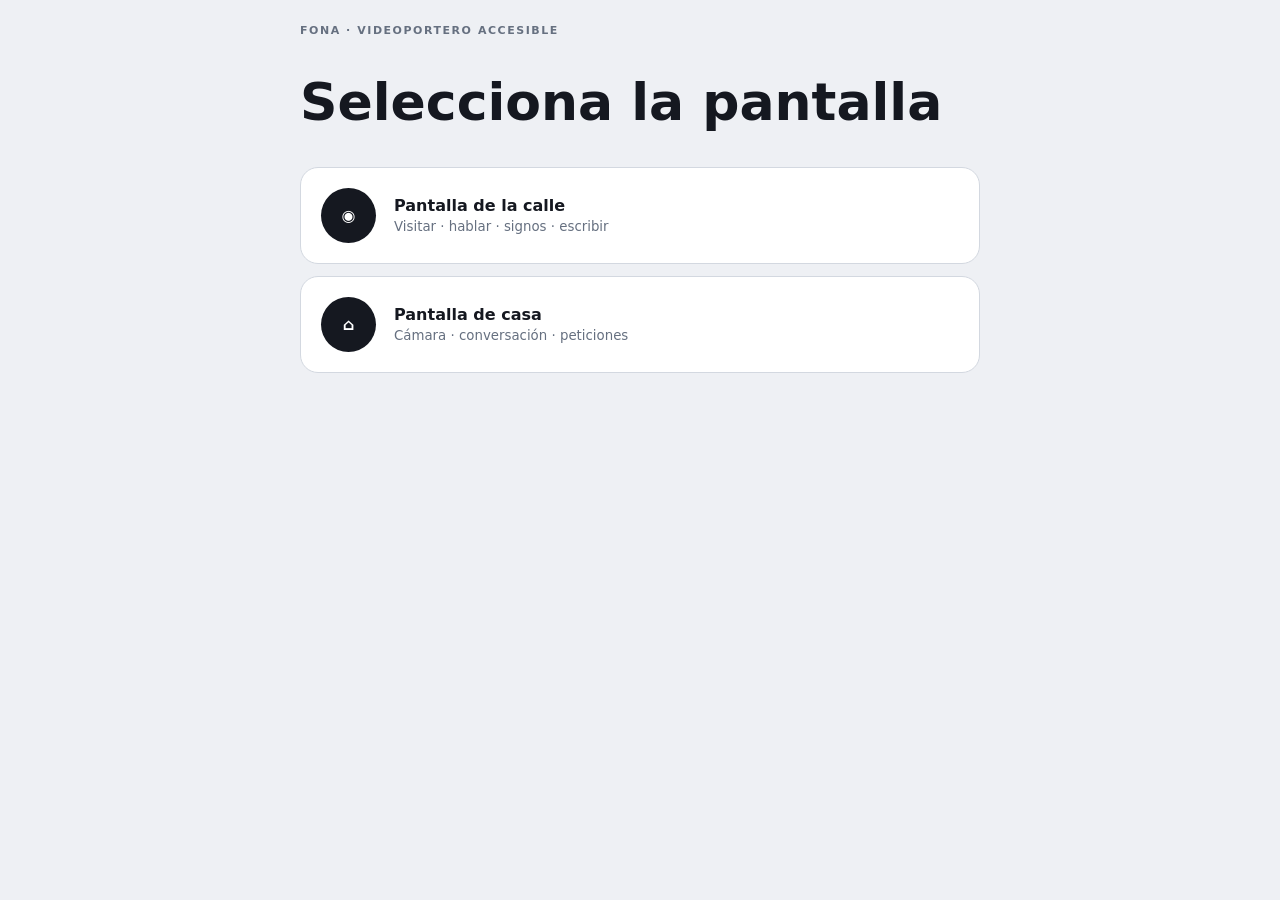
==== front/index.html @ ebd8b5e7 "FONA listo para despliegue" ====
<!doctype html><html lang="es"><head><meta charset="utf-8"><meta name="viewport" content="width=device-width,initial-scale=1"><meta name="theme-color" content="#111318"><title>FONA</title><link rel="stylesheet" href="./css/base.css"></head><body class="home"><main><p class="eyebrow">FONA · Videoportero accesible</p><h1>Selecciona la pantalla</h1><div class="home-grid"><a class="home-card" href="./calle/"><b>◉</b><span><strong>Pantalla de la calle</strong><small>Visitar · hablar · signos · escribir</small></span></a><a class="home-card" href="./casa/"><b>⌂</b><span><strong>Pantalla de casa</strong><small>Cámara · conversación · peticiones</small></span></a></div></main></body></html>
---- front/css/base.css ----
:root{--bg:#eef0f4;--surface:#fff;--ink:#151820;--muted:#667080;--line:#d3d8e0;--accent:#5b3df5;--ok:#0e9e8c;--danger:#d2374f}*{box-sizing:border-box}html,body{margin:0;min-height:100%;font-family:system-ui,-apple-system,Segoe UI,sans-serif;color:var(--ink)}body{background:var(--bg)}button,input{font:inherit}button{cursor:pointer;border:1px solid var(--line);background:#fff;color:var(--ink);border-radius:10px;padding:10px 13px}button:disabled{opacity:.35;cursor:not-allowed}.hidden{display:none!important}.eyebrow{margin:0 0 6px;color:var(--muted);font-size:11px;font-weight:800;letter-spacing:.14em;text-transform:uppercase}.status{display:inline-flex;align-items:center;gap:7px;border:1px solid var(--line);border-radius:999px;padding:6px 10px;font-size:12px;color:var(--muted)}.status i{width:7px;height:7px;border-radius:50%;background:#aaa}.status.online i{background:var(--ok)}.home{display:grid;place-items:center;padding:24px}.home main{width:min(680px,100%)}.home h1{font-size:clamp(30px,7vw,52px)}.home-grid{display:grid;gap:12px}.home-card{display:flex;align-items:center;gap:18px;padding:20px;border:1px solid var(--line);border-radius:18px;background:#fff;color:inherit;text-decoration:none}.home-card b{display:grid;place-items:center;width:55px;height:55px;border-radius:50%;background:#151820;color:#fff}.home-card strong,.home-card small{display:block}.home-card small{color:var(--muted);margin-top:4px}
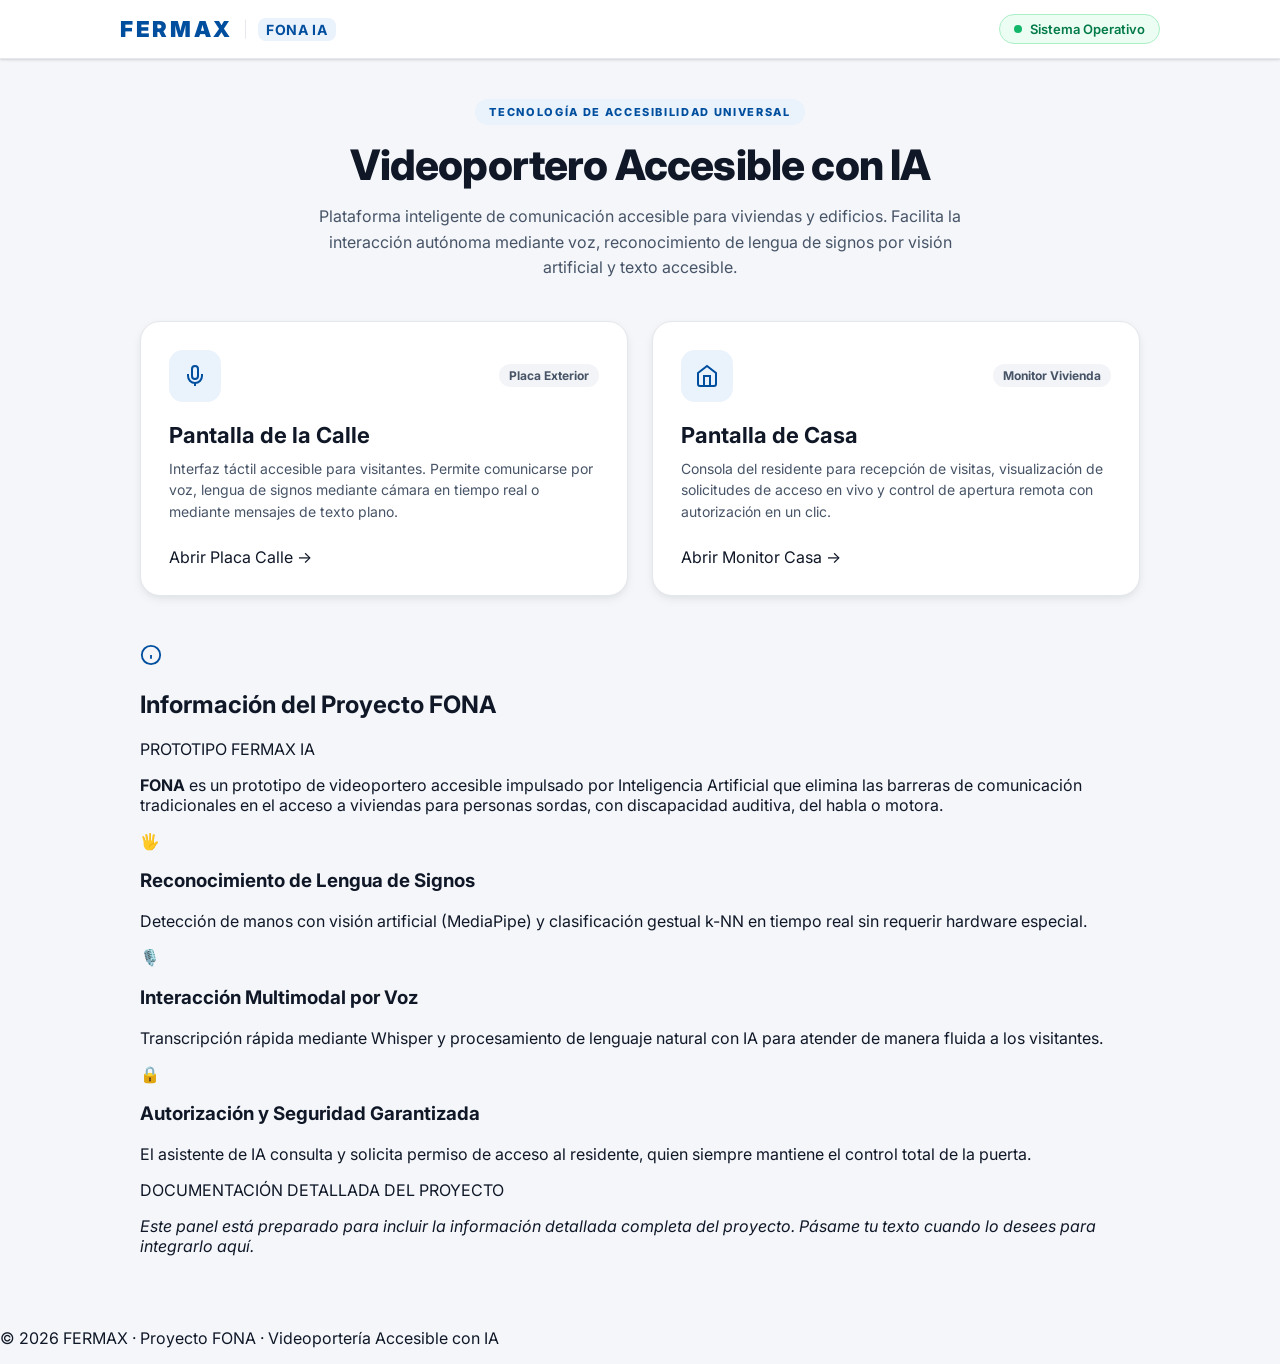
==== commit 86f63d4c: "Redisenada interfaz inicial con identidad corporativa Fermax y panel informativo de FONA" ====
--- a/front/index.html
+++ b/front/index.html
@@ -1 +1,157 @@
-<!doctype html><html lang="es"><head><meta charset="utf-8"><meta name="viewport" content="width=device-width,initial-scale=1"><meta name="theme-color" content="#111318"><title>FONA</title><link rel="stylesheet" href="./css/base.css"></head><body class="home"><main><p class="eyebrow">FONA · Videoportero accesible</p><h1>Selecciona la pantalla</h1><div class="home-grid"><a class="home-card" href="./calle/"><b>◉</b><span><strong>Pantalla de la calle</strong><small>Visitar · hablar · signos · escribir</small></span></a><a class="home-card" href="./casa/"><b>⌂</b><span><strong>Pantalla de casa</strong><small>Cámara · conversación · peticiones</small></span></a></div></main></body></html>+<!doctype html>
+<html lang="es">
+<head>
+  <meta charset="utf-8">
+  <meta name="viewport" content="width=device-width, initial-scale=1">
+  <meta name="theme-color" content="#004F9F">
+  <title>FERMAX FONA · Videoportero Accesible</title>
+  <link rel="stylesheet" href="./css/base.css">
+  <link rel="preconnect" href="https://fonts.googleapis.com">
+  <link rel="preconnect" href="https://fonts.gstatic.com" crossorigin>
+  <link href="https://fonts.googleapis.com/css2?family=Inter:wght@400;500;600;700;800&display=swap" rel="stylesheet">
+</head>
+<body class="home-page">
+
+  <!-- Header Institucional FERMAX -->
+  <header class="navbar">
+    <div class="navbar-container">
+      <div class="brand">
+        <span class="brand-logo">FERMAX</span>
+        <span class="brand-divider">|</span>
+        <span class="brand-sub">FONA IA</span>
+      </div>
+      <div class="badge-status">
+        <span class="pulse-dot"></span>
+        <span>Sistema Operativo</span>
+      </div>
+    </div>
+  </header>
+
+  <!-- Contenedor Principal -->
+  <main class="main-container">
+    
+    <!-- Hero Header -->
+    <section class="hero-section">
+      <div class="hero-tag">TECNOLOGÍA DE ACCESIBILIDAD UNIVERSAL</div>
+      <h1 class="hero-title">Videoportero Accesible con IA</h1>
+      <p class="hero-description">
+        Plataforma inteligente de comunicación accesible para viviendas y edificios. 
+        Facilita la interacción autónoma mediante voz, reconocimiento de lengua de signos por visión artificial y texto accesible.
+      </p>
+    </section>
+
+    <!-- Rejilla de Módulos Principal -->
+    <section class="portal-grid">
+      
+      <!-- Card 1: Calle -->
+      <a href="./calle/" class="portal-card card-calle">
+        <div class="card-header">
+          <div class="card-icon">
+            <svg width="24" height="24" viewBox="0 0 24 24" fill="none" stroke="currentColor" stroke-width="2">
+              <path d="M12 2a3 3 0 0 0-3 3v7a3 3 0 0 0 6 0V5a3 3 0 0 0-3-3z"/>
+              <path d="M19 10v2a7 7 0 0 1-14 0v-2"/>
+              <line x1="12" y1="19" x2="12" y2="22"/>
+            </svg>
+          </div>
+          <span class="card-pill">Placa Exterior</span>
+        </div>
+        <div class="card-body">
+          <h2 class="card-title">Pantalla de la Calle</h2>
+          <p class="card-text">
+            Interfaz táctil accesible para visitantes. Permite comunicarse por voz, lengua de signos mediante cámara en tiempo real o mediante mensajes de texto plano.
+          </p>
+        </div>
+        <div class="card-footer">
+          <span class="btn-action">Abrir Placa Calle &rarr;</span>
+        </div>
+      </a>
+
+      <!-- Card 2: Casa -->
+      <a href="./casa/" class="portal-card card-casa">
+        <div class="card-header">
+          <div class="card-icon">
+            <svg width="24" height="24" viewBox="0 0 24 24" fill="none" stroke="currentColor" stroke-width="2">
+              <path d="m3 9 9-7 9 7v11a2 2 0 0 1-2 2H5a2 2 0 0 1-2-2z"/>
+              <polyline points="9 22 9 12 15 12 15 22"/>
+            </svg>
+          </div>
+          <span class="card-pill">Monitor Vivienda</span>
+        </div>
+        <div class="card-body">
+          <h2 class="card-title">Pantalla de Casa</h2>
+          <p class="card-text">
+            Consola del residente para recepción de visitas, visualización de solicitudes de acceso en vivo y control de apertura remota con autorización en un clic.
+          </p>
+        </div>
+        <div class="card-footer">
+          <span class="btn-action">Abrir Monitor Casa &rarr;</span>
+        </div>
+      </a>
+
+    </section>
+
+    <!-- Panel Informativo del Proyecto FONA -->
+    <section class="info-section">
+      <div class="info-header">
+        <div class="info-title-group">
+          <svg width="22" height="22" viewBox="0 0 24 24" fill="none" stroke="#004F9F" stroke-width="2">
+            <circle cx="12" cy="12" r="10"/>
+            <line x1="12" y1="16" x2="12" y2="12"/>
+            <line x1="12" y1="8" x2="12.01" y2="8"/>
+          </svg>
+          <h2>Información del Proyecto FONA</h2>
+        </div>
+        <span class="info-badge">PROTOTIPO FERMAX IA</span>
+      </div>
+
+      <div class="info-content">
+        <p class="info-intro">
+          <strong>FONA</strong> es un prototipo de videoportero accesible impulsado por Inteligencia Artificial que elimina las barreras de comunicación tradicionales en el acceso a viviendas para personas sordas, con discapacidad auditiva, del habla o motora.
+        </p>
+
+        <div class="info-features">
+          <div class="feature-item">
+            <div class="feature-icon">🖐️</div>
+            <div>
+              <h3>Reconocimiento de Lengua de Signos</h3>
+              <p>Detección de manos con visión artificial (MediaPipe) y clasificación gestual k-NN en tiempo real sin requerir hardware especial.</p>
+            </div>
+          </div>
+
+          <div class="feature-item">
+            <div class="feature-icon">🎙️</div>
+            <div>
+              <h3>Interacción Multimodal por Voz</h3>
+              <p>Transcripción rápida mediante Whisper y procesamiento de lenguaje natural con IA para atender de manera fluida a los visitantes.</p>
+            </div>
+          </div>
+
+          <div class="feature-item">
+            <div class="feature-icon">🔒</div>
+            <div>
+              <h3>Autorización y Seguridad Garantizada</h3>
+              <p>El asistente de IA consulta y solicita permiso de acceso al residente, quien siempre mantiene el control total de la puerta.</p>
+            </div>
+          </div>
+        </div>
+
+        <!-- Bloque reservado para el texto completo que pasará el usuario -->
+        <div class="info-custom-block">
+          <div class="custom-block-header">
+            <span>DOCUMENTACIÓN DETALLADA DEL PROYECTO</span>
+          </div>
+          <div class="custom-block-body" id="customProjectInfo">
+            <p><em>Este panel está preparado para incluir la información detallada completa del proyecto. Pásame tu texto cuando lo desees para integrarlo aquí.</em></p>
+          </div>
+        </div>
+      </div>
+    </section>
+
+  </main>
+
+  <footer class="footer">
+    <p>&copy; 2026 FERMAX · Proyecto FONA · Videoportería Accesible con IA</p>
+  </footer>
+
+</body>
+</html>
--- a/front/css/base.css
+++ b/front/css/base.css
@@ -1 +1,398 @@
-:root{--bg:#eef0f4;--surface:#fff;--ink:#151820;--muted:#667080;--line:#d3d8e0;--accent:#5b3df5;--ok:#0e9e8c;--danger:#d2374f}*{box-sizing:border-box}html,body{margin:0;min-height:100%;font-family:system-ui,-apple-system,Segoe UI,sans-serif;color:var(--ink)}body{background:var(--bg)}button,input{font:inherit}button{cursor:pointer;border:1px solid var(--line);background:#fff;color:var(--ink);border-radius:10px;padding:10px 13px}button:disabled{opacity:.35;cursor:not-allowed}.hidden{display:none!important}.eyebrow{margin:0 0 6px;color:var(--muted);font-size:11px;font-weight:800;letter-spacing:.14em;text-transform:uppercase}.status{display:inline-flex;align-items:center;gap:7px;border:1px solid var(--line);border-radius:999px;padding:6px 10px;font-size:12px;color:var(--muted)}.status i{width:7px;height:7px;border-radius:50%;background:#aaa}.status.online i{background:var(--ok)}.home{display:grid;place-items:center;padding:24px}.home main{width:min(680px,100%)}.home h1{font-size:clamp(30px,7vw,52px)}.home-grid{display:grid;gap:12px}.home-card{display:flex;align-items:center;gap:18px;padding:20px;border:1px solid var(--line);border-radius:18px;background:#fff;color:inherit;text-decoration:none}.home-card b{display:grid;place-items:center;width:55px;height:55px;border-radius:50%;background:#151820;color:#fff}.home-card strong,.home-card small{display:block}.home-card small{color:var(--muted);margin-top:4px}+:root {
+  --fermax-blue: #004F9F;
+  --fermax-dark-blue: #003670;
+  --fermax-light-blue: #EAF2FB;
+  --fermax-accent: #0066CC;
+  
+  --bg: #F4F6F9;
+  --surface: #FFFFFF;
+  --ink: #101828;
+  --muted: #475467;
+  --line: #E4E7EC;
+  --border-subtle: #F2F4F7;
+  
+  --ok: #12B76A;
+  --ok-bg: #ECFDF3;
+  --danger: #D92D20;
+  --danger-bg: #FEF3F2;
+  
+  --shadow-sm: 0 1px 3px rgba(16, 24, 40, 0.1), 0 1px 2px rgba(16, 24, 40, 0.06);
+  --shadow-md: 0 4px 12px -2px rgba(16, 24, 40, 0.08), 0 2px 6px -1px rgba(16, 24, 40, 0.04);
+  --shadow-lg: 0 12px 24px -4px rgba(16, 24, 40, 0.12), 0 4px 8px -2px rgba(16, 24, 40, 0.04);
+  
+  --radius-sm: 8px;
+  --radius-md: 14px;
+  --radius-lg: 20px;
+}
+
+* {
+  box-sizing: border-box;
+}
+
+html, body {
+  margin: 0;
+  padding: 0;
+  min-height: 100%;
+  font-family: 'Inter', system-ui, -apple-system, BlinkMacSystemFont, 'Segoe UI', Roboto, sans-serif;
+  color: var(--ink);
+  background-color: var(--bg);
+  -webkit-font-smoothing: antialiased;
+}
+
+/* --- Navigation & Navbar --- */
+.navbar {
+  background-color: var(--surface);
+  border-bottom: 1px solid var(--line);
+  padding: 14px 24px;
+  position: sticky;
+  top: 0;
+  z-index: 100;
+  box-shadow: var(--shadow-sm);
+}
+
+.navbar-container {
+  max-width: 1040px;
+  margin: 0 auto;
+  display: flex;
+  align-items: center;
+  justify-content: space-between;
+}
+
+.brand {
+  display: flex;
+  align-items: center;
+  gap: 10px;
+}
+
+.brand-logo {
+  font-weight: 900;
+  font-size: 22px;
+  letter-spacing: 0.12em;
+  color: var(--fermax-blue);
+  text-transform: uppercase;
+}
+
+.brand-divider {
+  color: var(--line);
+  font-weight: 300;
+}
+
+.brand-sub {
+  font-size: 14px;
+  font-weight: 700;
+  color: var(--muted);
+  letter-spacing: 0.05em;
+  background: var(--fermax-light-blue);
+  color: var(--fermax-blue);
+  padding: 3px 8px;
+  border-radius: var(--radius-sm);
+}
+
+.badge-status {
+  display: flex;
+  align-items: center;
+  gap: 8px;
+  background: var(--ok-bg);
+  color: #027A48;
+  border: 1px solid #ABEFC6;
+  padding: 6px 14px;
+  border-radius: 999px;
+  font-size: 13px;
+  font-weight: 600;
+}
+
+.pulse-dot {
+  width: 8px;
+  height: 8px;
+  background-color: var(--ok);
+  border-radius: 50%;
+  box-shadow: 0 0 0 0 rgba(18, 183, 106, 0.7);
+  animation: pulse 2s infinite;
+}
+
+@keyframes pulse {
+  0% { transform: scale(0.95); box-shadow: 0 0 0 0 rgba(18, 183, 106, 0.7); }
+  70% { transform: scale(1); box-shadow: 0 0 0 6px rgba(18, 183, 106, 0); }
+  100% { transform: scale(0.95); box-shadow: 0 0 0 0 rgba(18, 183, 106, 0); }
+}
+
+/* --- Layout & Hero --- */
+.home-page {
+  display: flex;
+  flex-direction: column;
+  min-height: 100vh;
+}
+
+.main-container {
+  max-width: 1040px;
+  margin: 0 auto;
+  padding: 40px 20px;
+  width: 100%;
+  flex: 1;
+}
+
+.hero-section {
+  text-align: center;
+  margin-bottom: 40px;
+}
+
+.hero-tag {
+  display: inline-block;
+  font-size: 11px;
+  font-weight: 800;
+  letter-spacing: 0.15em;
+  color: var(--fermax-blue);
+  background-color: var(--fermax-light-blue);
+  padding: 6px 14px;
+  border-radius: 999px;
+  margin-bottom: 14px;
+  text-transform: uppercase;
+}
+
+.hero-title {
+  font-size: clamp(28px, 5vw, 42px);
+  font-weight: 800;
+  letter-spacing: -0.02em;
+  color: var(--ink);
+  margin: 0 0 14px 0;
+}
+
+.hero-description {
+  font-size: 16px;
+  line-height: 1.6;
+  color: var(--muted);
+  max-width: 680px;
+  margin: 0 auto;
+}
+
+/* --- Portal Cards Grid --- */
+.portal-grid {
+  display: grid;
+  grid-template-columns: repeat(auto-fit, minmax(320px, 1fr));
+  gap: 24px;
+  margin-bottom: 48px;
+}
+
+.portal-card {
+  display: flex;
+  flex-direction: column;
+  background-color: var(--surface);
+  border: 1px solid var(--line);
+  border-radius: var(--radius-lg);
+  padding: 28px;
+  text-decoration: none;
+  color: inherit;
+  box-shadow: var(--shadow-md);
+  transition: all 0.25s cubic-bezier(0.16, 1, 0.3, 1);
+  position: relative;
+  overflow: hidden;
+}
+
+.portal-card::before {
+  content: '';
+  position: absolute;
+  top: 0;
+  left: 0;
+  right: 0;
+  height: 4px;
+  background-color: var(--fermax-blue);
+  opacity: 0;
+  transition: opacity 0.25s ease;
+}
+
+.portal-card:hover {
+  transform: translateY(-4px);
+  box-shadow: var(--shadow-lg);
+  border-color: #B2DDFF;
+}
+
+.portal-card:hover::before {
+  opacity: 1;
+}
+
+.card-header {
+  display: flex;
+  align-items: center;
+  justify-content: space-between;
+  margin-bottom: 20px;
+}
+
+.card-icon {
+  width: 52px;
+  height: 52px;
+  border-radius: var(--radius-md);
+  background-color: var(--fermax-light-blue);
+  color: var(--fermax-blue);
+  display: grid;
+  place-items: center;
+}
+
+.card-pill {
+  font-size: 12px;
+  font-weight: 700;
+  color: var(--muted);
+  background: var(--border-subtle);
+  padding: 4px 10px;
+  border-radius: 999px;
+}
+
+.card-body {
+  flex: 1;
+
+.card-title {
+  font-size: 22px;
+  font-weight: 700;
+  margin: 0 0 10px 0;
+  color: var(--ink);
+}
+
+.card-text {
+  font-size: 14px;
+  line-height: 1.55;
+  color: var(--muted);
+  margin: 0 0 24px 0;
+}
+
+.card-footer {
+  margin-top: auto;
+}
+
+.btn-action {
+  display: inline-flex;
+  align-items: center;
+  justify-content: center;
+  width: 100%;
+  padding: 12px 18px;
+  background-color: var(--fermax-blue);
+  color: #FFFFFF;
+  font-weight: 600;
+  font-size: 15px;
+  border-radius: var(--radius-md);
+  transition: background-color 0.2s ease;
+}
+
+.portal-card:hover .btn-action {
+  background-color: var(--fermax-dark-blue);
+}
+
+/* --- Panel de Información --- */
+.info-section {
+  background-color: var(--surface);
+  border: 1px solid var(--line);
+  border-radius: var(--radius-lg);
+  padding: 32px;
+  box-shadow: var(--shadow-md);
+}
+
+.info-header {
+  display: flex;
+  align-items: center;
+  justify-content: space-between;
+  flex-wrap: wrap;
+  gap: 12px;
+  border-bottom: 1px solid var(--line);
+  padding-bottom: 20px;
+  margin-bottom: 24px;
+}
+
+.info-title-group {
+  display: flex;
+  align-items: center;
+  gap: 10px;
+}
+
+.info-title-group h2 {
+  font-size: 20px;
+  font-weight: 700;
+  margin: 0;
+}
+
+.info-badge {
+  font-size: 11px;
+  font-weight: 800;
+  letter-spacing: 0.1em;
+  background: var(--fermax-light-blue);
+  color: var(--fermax-blue);
+  padding: 4px 10px;
+  border-radius: 999px;
+}
+
+.info-intro {
+  font-size: 15px;
+  line-height: 1.6;
+  color: var(--muted);
+  margin-bottom: 28px;
+}
+
+.info-features {
+  display: grid;
+  grid-template-columns: repeat(auto-fit, minmax(280px, 1fr));
+  gap: 20px;
+  margin-bottom: 32px;
+}
+
+.feature-item {
+  display: flex;
+  gap: 14px;
+  background: var(--bg);
+  padding: 18px;
+  border-radius: var(--radius-md);
+  border: 1px solid var(--line);
+}
+
+.feature-icon {
+  font-size: 24px;
+  line-height: 1;
+}
+
+.feature-item h3 {
+  font-size: 15px;
+  font-weight: 700;
+  margin: 0 0 6px 0;
+  color: var(--ink);
+}
+
+.feature-item p {
+  font-size: 13px;
+  line-height: 1.5;
+  color: var(--muted);
+  margin: 0;
+}
+
+.info-custom-block {
+  border: 1px dashed var(--fermax-accent);
+  border-radius: var(--radius-md);
+  background-color: var(--fermax-light-blue);
+  overflow: hidden;
+}
+
+.custom-block-header {
+  background-color: rgba(0, 79, 159, 0.08);
+  padding: 10px 18px;
+  font-size: 12px;
+  font-weight: 800;
+  letter-spacing: 0.08em;
+  color: var(--fermax-blue);
+}
+
+.custom-block-body {
+  padding: 20px 18px;
+  font-size: 14px;
+  line-height: 1.6;
+  color: var(--ink);
+}
+
+.custom-block-body p {
+  margin: 0;
+}
+
+/* --- Footer --- */
+.footer {
+  text-align: center;
+  padding: 24px;
+  font-size: 13px;
+  color: var(--muted);
+  border-top: 1px solid var(--line);
+  background: var(--surface);
+  margin-top: auto;
+}
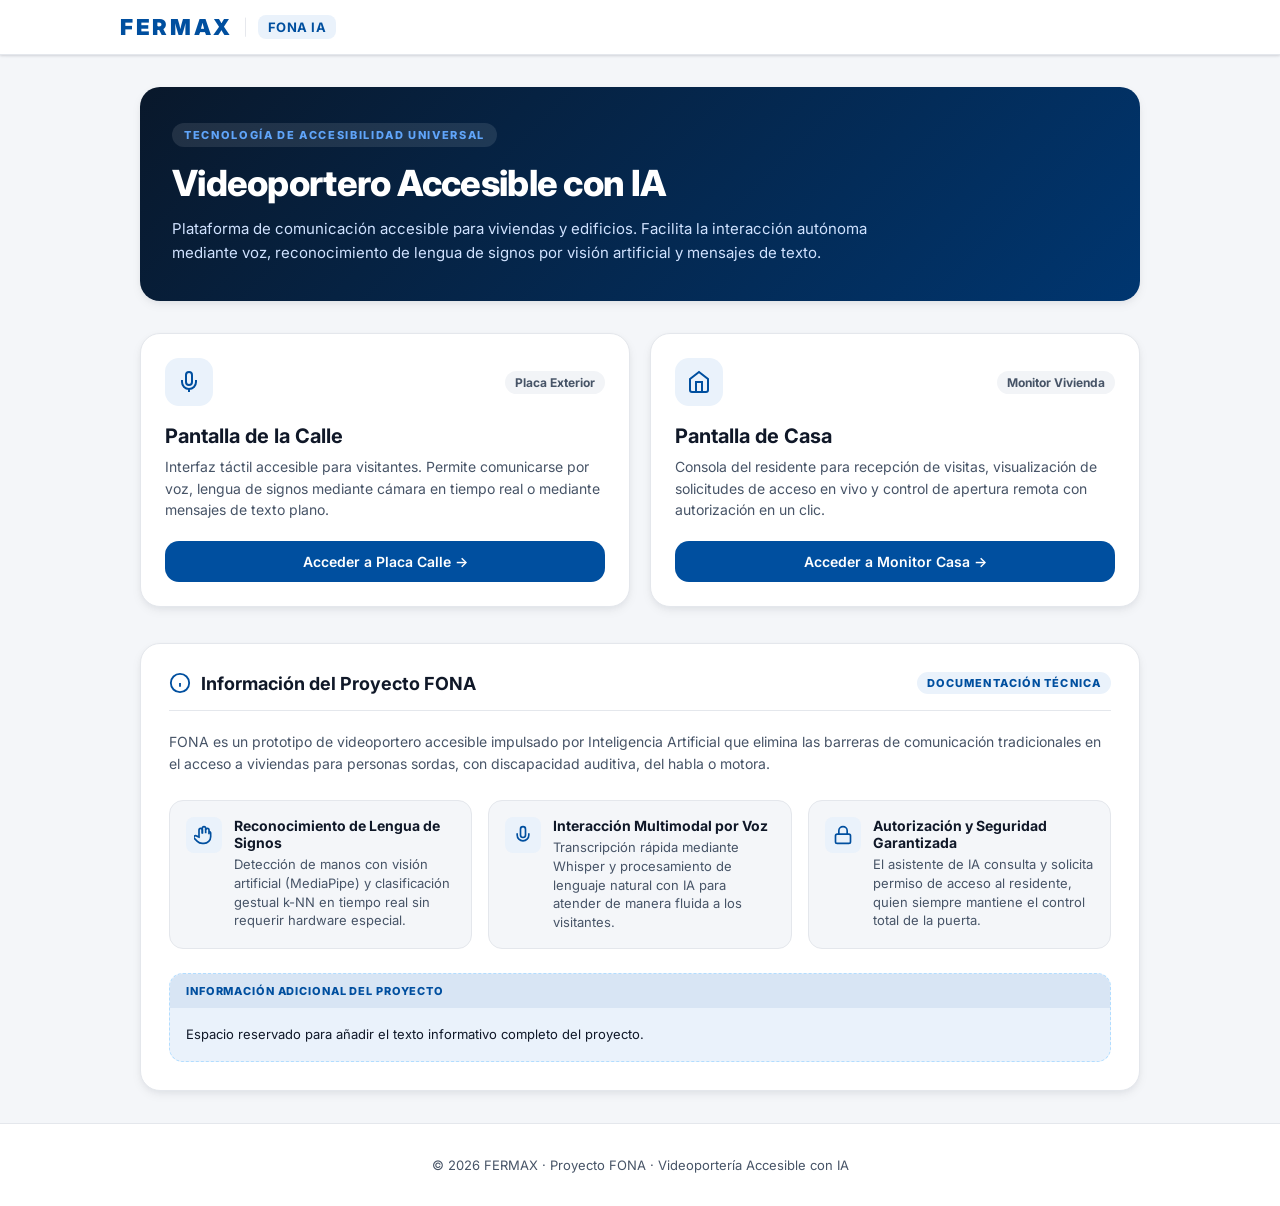
==== commit 22c62111: "Redisenada interfaz profesional Fermax con hero oscuro sin emoticonos y streaming de camara a casa" ====
--- a/front/index.html
+++ b/front/index.html
@@ -12,7 +12,7 @@
 </head>
 <body class="home-page">
 
-  <!-- Header Institucional FERMAX -->
+  <!-- Header Institucional FERMAX (Limpio) -->
   <header class="navbar">
     <div class="navbar-container">
       <div class="brand">
@@ -20,23 +20,19 @@
         <span class="brand-divider">|</span>
         <span class="brand-sub">FONA IA</span>
       </div>
-      <div class="badge-status">
-        <span class="pulse-dot"></span>
-        <span>Sistema Operativo</span>
-      </div>
     </div>
   </header>
 
   <!-- Contenedor Principal -->
   <main class="main-container">
     
-    <!-- Hero Header -->
-    <section class="hero-section">
+    <!-- Hero Header Profesional en Bloque Oscuro -->
+    <section class="hero-card">
       <div class="hero-tag">TECNOLOGÍA DE ACCESIBILIDAD UNIVERSAL</div>
       <h1 class="hero-title">Videoportero Accesible con IA</h1>
       <p class="hero-description">
-        Plataforma inteligente de comunicación accesible para viviendas y edificios. 
-        Facilita la interacción autónoma mediante voz, reconocimiento de lengua de signos por visión artificial y texto accesible.
+        Plataforma de comunicación accesible para viviendas y edificios. 
+        Facilita la interacción autónoma mediante voz, reconocimiento de lengua de signos por visión artificial y mensajes de texto.
       </p>
     </section>
 
@@ -62,7 +58,7 @@
           </p>
         </div>
         <div class="card-footer">
-          <span class="btn-action">Abrir Placa Calle &rarr;</span>
+          <span class="btn-action">Acceder a Placa Calle &rarr;</span>
         </div>
       </a>
 
@@ -84,7 +80,7 @@
           </p>
         </div>
         <div class="card-footer">
-          <span class="btn-action">Abrir Monitor Casa &rarr;</span>
+          <span class="btn-action">Acceder a Monitor Casa &rarr;</span>
         </div>
       </a>
 
@@ -101,17 +97,24 @@
           </svg>
           <h2>Información del Proyecto FONA</h2>
         </div>
-        <span class="info-badge">PROTOTIPO FERMAX IA</span>
+        <span class="info-badge">DOCUMENTACIÓN TÉCNICA</span>
       </div>
 
       <div class="info-content">
         <p class="info-intro">
-          <strong>FONA</strong> es un prototipo de videoportero accesible impulsado por Inteligencia Artificial que elimina las barreras de comunicación tradicionales en el acceso a viviendas para personas sordas, con discapacidad auditiva, del habla o motora.
+          FONA es un prototipo de videoportero accesible impulsado por Inteligencia Artificial que elimina las barreras de comunicación tradicionales en el acceso a viviendas para personas sordas, con discapacidad auditiva, del habla o motora.
         </p>
 
         <div class="info-features">
           <div class="feature-item">
-            <div class="feature-icon">🖐️</div>
+            <div class="feature-svg">
+              <svg width="20" height="20" viewBox="0 0 24 24" fill="none" stroke="#004F9F" stroke-width="2">
+                <path d="M18 11V6a2 2 0 0 0-2-2v0a2 2 0 0 0-2 2v0"/>
+                <path d="M14 10V4a2 2 0 0 0-2-2v0a2 2 0 0 0-2 2v6"/>
+                <path d="M10 10.5V6a2 2 0 0 0-2-2v0a2 2 0 0 0-2 2v8"/>
+                <path d="M18 8a2 2 0 0 1 2 2v4a8 8 0 0 1-8 8h-2c-2.8 0-4.5-.86-5.99-2.34l-3.6-3.6a2 2 0 0 1 2.83-2.82L7 15"/>
+              </svg>
+            </div>
             <div>
               <h3>Reconocimiento de Lengua de Signos</h3>
               <p>Detección de manos con visión artificial (MediaPipe) y clasificación gestual k-NN en tiempo real sin requerir hardware especial.</p>
@@ -119,7 +122,12 @@
           </div>
 
           <div class="feature-item">
-            <div class="feature-icon">🎙️</div>
+            <div class="feature-svg">
+              <svg width="20" height="20" viewBox="0 0 24 24" fill="none" stroke="#004F9F" stroke-width="2">
+                <path d="M12 2a3 3 0 0 0-3 3v7a3 3 0 0 0 6 0V5a3 3 0 0 0-3-3z"/>
+                <path d="M19 10v2a7 7 0 0 1-14 0v-2"/>
+              </svg>
+            </div>
             <div>
               <h3>Interacción Multimodal por Voz</h3>
               <p>Transcripción rápida mediante Whisper y procesamiento de lenguaje natural con IA para atender de manera fluida a los visitantes.</p>
@@ -127,7 +135,12 @@
           </div>
 
           <div class="feature-item">
-            <div class="feature-icon">🔒</div>
+            <div class="feature-svg">
+              <svg width="20" height="20" viewBox="0 0 24 24" fill="none" stroke="#004F9F" stroke-width="2">
+                <rect x="3" y="11" width="18" height="11" rx="2" ry="2"/>
+                <path d="M7 11V7a5 5 0 0 1 10 0v4"/>
+              </svg>
+            </div>
             <div>
               <h3>Autorización y Seguridad Garantizada</h3>
               <p>El asistente de IA consulta y solicita permiso de acceso al residente, quien siempre mantiene el control total de la puerta.</p>
@@ -138,10 +151,10 @@
         <!-- Bloque reservado para el texto completo que pasará el usuario -->
         <div class="info-custom-block">
           <div class="custom-block-header">
-            <span>DOCUMENTACIÓN DETALLADA DEL PROYECTO</span>
+            <span>INFORMACIÓN ADICIONAL DEL PROYECTO</span>
           </div>
           <div class="custom-block-body" id="customProjectInfo">
-            <p><em>Este panel está preparado para incluir la información detallada completa del proyecto. Pásame tu texto cuando lo desees para integrarlo aquí.</em></p>
+            <p>Espacio reservado para añadir el texto informativo completo del proyecto.</p>
           </div>
         </div>
       </div>
--- a/front/css/base.css
+++ b/front/css/base.css
@@ -1,6 +1,7 @@
 :root {
   --fermax-blue: #004F9F;
   --fermax-dark-blue: #003670;
+  --fermax-navy: #09182B;
   --fermax-light-blue: #EAF2FB;
   --fermax-accent: #0066CC;
   
@@ -78,42 +79,25 @@
 }
 
 .brand-sub {
-  font-size: 14px;
-  font-weight: 700;
-  color: var(--muted);
-  letter-spacing: 0.05em;
+  font-size: 13px;
+  font-weight: 700;
   background: var(--fermax-light-blue);
   color: var(--fermax-blue);
-  padding: 3px 8px;
+  padding: 4px 10px;
   border-radius: var(--radius-sm);
-}
-
-.badge-status {
-  display: flex;
-  align-items: center;
-  gap: 8px;
-  background: var(--ok-bg);
-  color: #027A48;
-  border: 1px solid #ABEFC6;
-  padding: 6px 14px;
-  border-radius: 999px;
-  font-size: 13px;
+  letter-spacing: 0.04em;
+}
+
+.btn-home-link {
+  color: var(--muted);
+  text-decoration: none;
+  font-size: 14px;
   font-weight: 600;
-}
-
-.pulse-dot {
-  width: 8px;
-  height: 8px;
-  background-color: var(--ok);
-  border-radius: 50%;
-  box-shadow: 0 0 0 0 rgba(18, 183, 106, 0.7);
-  animation: pulse 2s infinite;
-}
-
-@keyframes pulse {
-  0% { transform: scale(0.95); box-shadow: 0 0 0 0 rgba(18, 183, 106, 0.7); }
-  70% { transform: scale(1); box-shadow: 0 0 0 6px rgba(18, 183, 106, 0); }
-  100% { transform: scale(0.95); box-shadow: 0 0 0 0 rgba(18, 183, 106, 0); }
+  transition: color 0.2s ease;
+}
+
+.btn-home-link:hover {
+  color: var(--fermax-blue);
 }
 
 /* --- Layout & Hero --- */
@@ -126,14 +110,19 @@
 .main-container {
   max-width: 1040px;
   margin: 0 auto;
-  padding: 40px 20px;
+  padding: 32px 20px;
   width: 100%;
   flex: 1;
 }
 
-.hero-section {
-  text-align: center;
-  margin-bottom: 40px;
+/* Hero en Bloque Oscuro Profesional */
+.hero-card {
+  background: linear-gradient(135deg, var(--fermax-navy) 0%, #003670 100%);
+  color: #FFFFFF;
+  border-radius: var(--radius-lg);
+  padding: 36px 32px;
+  margin-bottom: 32px;
+  box-shadow: var(--shadow-md);
 }
 
 .hero-tag {
@@ -141,36 +130,36 @@
   font-size: 11px;
   font-weight: 800;
   letter-spacing: 0.15em;
-  color: var(--fermax-blue);
-  background-color: var(--fermax-light-blue);
-  padding: 6px 14px;
+  color: #60A5FA;
+  background-color: rgba(255, 255, 255, 0.1);
+  padding: 5px 12px;
   border-radius: 999px;
   margin-bottom: 14px;
   text-transform: uppercase;
 }
 
 .hero-title {
-  font-size: clamp(28px, 5vw, 42px);
+  font-size: clamp(26px, 4vw, 36px);
   font-weight: 800;
   letter-spacing: -0.02em;
-  color: var(--ink);
-  margin: 0 0 14px 0;
+  color: #FFFFFF;
+  margin: 0 0 12px 0;
 }
 
 .hero-description {
-  font-size: 16px;
+  font-size: 15px;
   line-height: 1.6;
-  color: var(--muted);
-  max-width: 680px;
-  margin: 0 auto;
+  color: #D0E2FF;
+  max-width: 720px;
+  margin: 0;
 }
 
 /* --- Portal Cards Grid --- */
 .portal-grid {
   display: grid;
-  grid-template-columns: repeat(auto-fit, minmax(320px, 1fr));
-  gap: 24px;
-  margin-bottom: 48px;
+  grid-template-columns: repeat(auto-fit, minmax(300px, 1fr));
+  gap: 20px;
+  margin-bottom: 36px;
 }
 
 .portal-card {
@@ -179,7 +168,7 @@
   background-color: var(--surface);
   border: 1px solid var(--line);
   border-radius: var(--radius-lg);
-  padding: 28px;
+  padding: 24px;
   text-decoration: none;
   color: inherit;
   box-shadow: var(--shadow-md);
@@ -188,38 +177,22 @@
   overflow: hidden;
 }
 
-.portal-card::before {
-  content: '';
-  position: absolute;
-  top: 0;
-  left: 0;
-  right: 0;
-  height: 4px;
-  background-color: var(--fermax-blue);
-  opacity: 0;
-  transition: opacity 0.25s ease;
-}
-
 .portal-card:hover {
-  transform: translateY(-4px);
+  transform: translateY(-3px);
   box-shadow: var(--shadow-lg);
   border-color: #B2DDFF;
 }
 
-.portal-card:hover::before {
-  opacity: 1;
-}
-
 .card-header {
   display: flex;
   align-items: center;
   justify-content: space-between;
-  margin-bottom: 20px;
+  margin-bottom: 18px;
 }
 
 .card-icon {
-  width: 52px;
-  height: 52px;
+  width: 48px;
+  height: 48px;
   border-radius: var(--radius-md);
   background-color: var(--fermax-light-blue);
   color: var(--fermax-blue);
@@ -238,11 +211,12 @@
 
 .card-body {
   flex: 1;
+}
 
 .card-title {
-  font-size: 22px;
-  font-weight: 700;
-  margin: 0 0 10px 0;
+  font-size: 20px;
+  font-weight: 700;
+  margin: 0 0 8px 0;
   color: var(--ink);
 }
 
@@ -250,7 +224,7 @@
   font-size: 14px;
   line-height: 1.55;
   color: var(--muted);
-  margin: 0 0 24px 0;
+  margin: 0 0 20px 0;
 }
 
 .card-footer {
@@ -266,7 +240,7 @@
   background-color: var(--fermax-blue);
   color: #FFFFFF;
   font-weight: 600;
-  font-size: 15px;
+  font-size: 14px;
   border-radius: var(--radius-md);
   transition: background-color 0.2s ease;
 }
@@ -280,7 +254,7 @@
   background-color: var(--surface);
   border: 1px solid var(--line);
   border-radius: var(--radius-lg);
-  padding: 32px;
+  padding: 28px;
   box-shadow: var(--shadow-md);
 }
 
@@ -291,8 +265,8 @@
   flex-wrap: wrap;
   gap: 12px;
   border-bottom: 1px solid var(--line);
-  padding-bottom: 20px;
-  margin-bottom: 24px;
+  padding-bottom: 16px;
+  margin-bottom: 20px;
 }
 
 .info-title-group {
@@ -302,7 +276,7 @@
 }
 
 .info-title-group h2 {
-  font-size: 20px;
+  font-size: 18px;
   font-weight: 700;
   margin: 0;
 }
@@ -318,49 +292,54 @@
 }
 
 .info-intro {
-  font-size: 15px;
+  font-size: 14px;
   line-height: 1.6;
   color: var(--muted);
-  margin-bottom: 28px;
+  margin-bottom: 24px;
 }
 
 .info-features {
   display: grid;
-  grid-template-columns: repeat(auto-fit, minmax(280px, 1fr));
-  gap: 20px;
-  margin-bottom: 32px;
+  grid-template-columns: repeat(auto-fit, minmax(260px, 1fr));
+  gap: 16px;
+  margin-bottom: 24px;
 }
 
 .feature-item {
   display: flex;
-  gap: 14px;
+  gap: 12px;
   background: var(--bg);
-  padding: 18px;
+  padding: 16px;
   border-radius: var(--radius-md);
   border: 1px solid var(--line);
 }
 
-.feature-icon {
-  font-size: 24px;
-  line-height: 1;
+.feature-svg {
+  width: 36px;
+  height: 36px;
+  border-radius: 8px;
+  background: var(--fermax-light-blue);
+  display: grid;
+  place-items: center;
+  flex-shrink: 0;
 }
 
 .feature-item h3 {
-  font-size: 15px;
-  font-weight: 700;
-  margin: 0 0 6px 0;
+  font-size: 14px;
+  font-weight: 700;
+  margin: 0 0 4px 0;
   color: var(--ink);
 }
 
 .feature-item p {
   font-size: 13px;
-  line-height: 1.5;
+  line-height: 1.45;
   color: var(--muted);
   margin: 0;
 }
 
 .info-custom-block {
-  border: 1px dashed var(--fermax-accent);
+  border: 1px dashed #B2DDFF;
   border-radius: var(--radius-md);
   background-color: var(--fermax-light-blue);
   overflow: hidden;
@@ -368,16 +347,16 @@
 
 .custom-block-header {
   background-color: rgba(0, 79, 159, 0.08);
-  padding: 10px 18px;
-  font-size: 12px;
+  padding: 10px 16px;
+  font-size: 11px;
   font-weight: 800;
   letter-spacing: 0.08em;
   color: var(--fermax-blue);
 }
 
 .custom-block-body {
-  padding: 20px 18px;
-  font-size: 14px;
+  padding: 16px;
+  font-size: 13px;
   line-height: 1.6;
   color: var(--ink);
 }
@@ -389,7 +368,7 @@
 /* --- Footer --- */
 .footer {
   text-align: center;
-  padding: 24px;
+  padding: 20px;
   font-size: 13px;
   color: var(--muted);
   border-top: 1px solid var(--line);
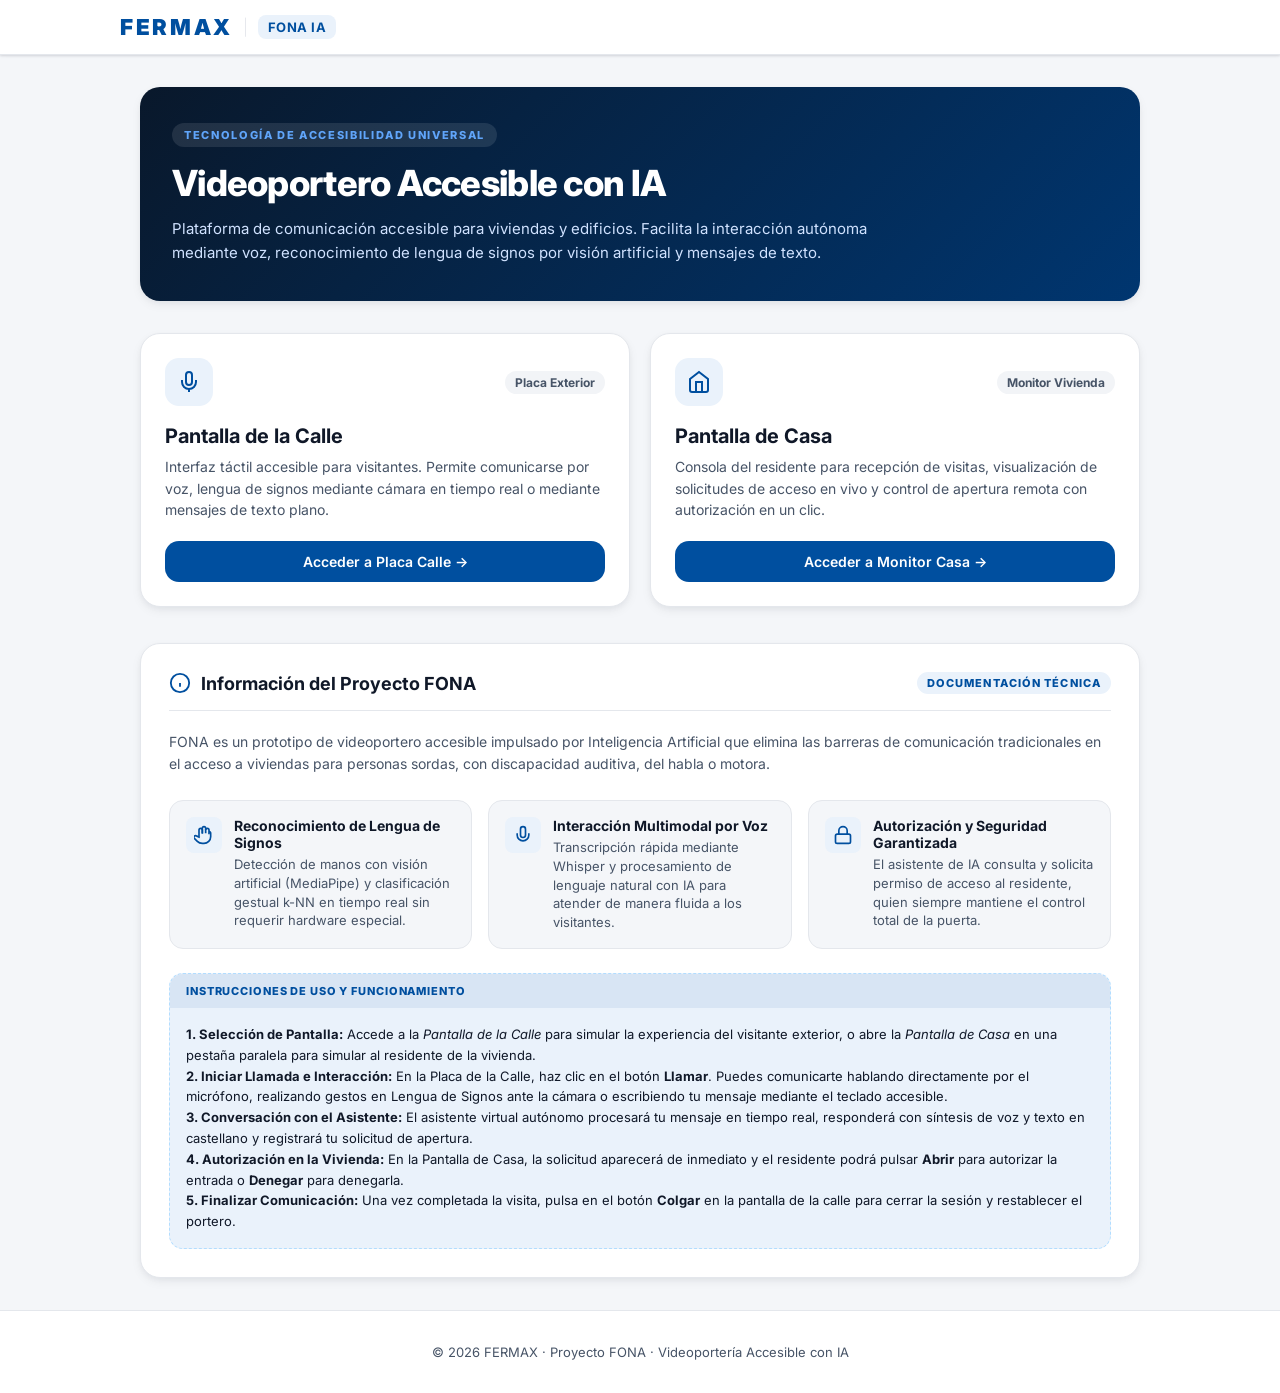
==== commit 9c41fcab: "Actualizado README.md oficial e instrucciones de uso en el portal principal" ====
--- a/front/index.html
+++ b/front/index.html
@@ -148,13 +148,16 @@
           </div>
         </div>
 
-        <!-- Bloque reservado para el texto completo que pasará el usuario -->
         <div class="info-custom-block">
           <div class="custom-block-header">
-            <span>INFORMACIÓN ADICIONAL DEL PROYECTO</span>
+            <span>INSTRUCCIONES DE USO Y FUNCIONAMIENTO</span>
           </div>
           <div class="custom-block-body" id="customProjectInfo">
-            <p>Espacio reservado para añadir el texto informativo completo del proyecto.</p>
+            <p><strong>1. Selección de Pantalla:</strong> Accede a la <em>Pantalla de la Calle</em> para simular la experiencia del visitante exterior, o abre la <em>Pantalla de Casa</em> en una pestaña paralela para simular al residente de la vivienda.</p>
+            <p><strong>2. Iniciar Llamada e Interacción:</strong> En la Placa de la Calle, haz clic en el botón <strong>Llamar</strong>. Puedes comunicarte hablando directamente por el micrófono, realizando gestos en Lengua de Signos ante la cámara o escribiendo tu mensaje mediante el teclado accesible.</p>
+            <p><strong>3. Conversación con el Asistente:</strong> El asistente virtual autónomo procesará tu mensaje en tiempo real, responderá con síntesis de voz y texto en castellano y registrará tu solicitud de apertura.</p>
+            <p><strong>4. Autorización en la Vivienda:</strong> En la Pantalla de Casa, la solicitud aparecerá de inmediato y el residente podrá pulsar <strong>Abrir</strong> para autorizar la entrada o <strong>Denegar</strong> para denegarla.</p>
+            <p><strong>5. Finalizar Comunicación:</strong> Una vez completada la visita, pulsa en el botón <strong>Colgar</strong> en la pantalla de la calle para cerrar la sesión y restablecer el portero.</p>
           </div>
         </div>
       </div>
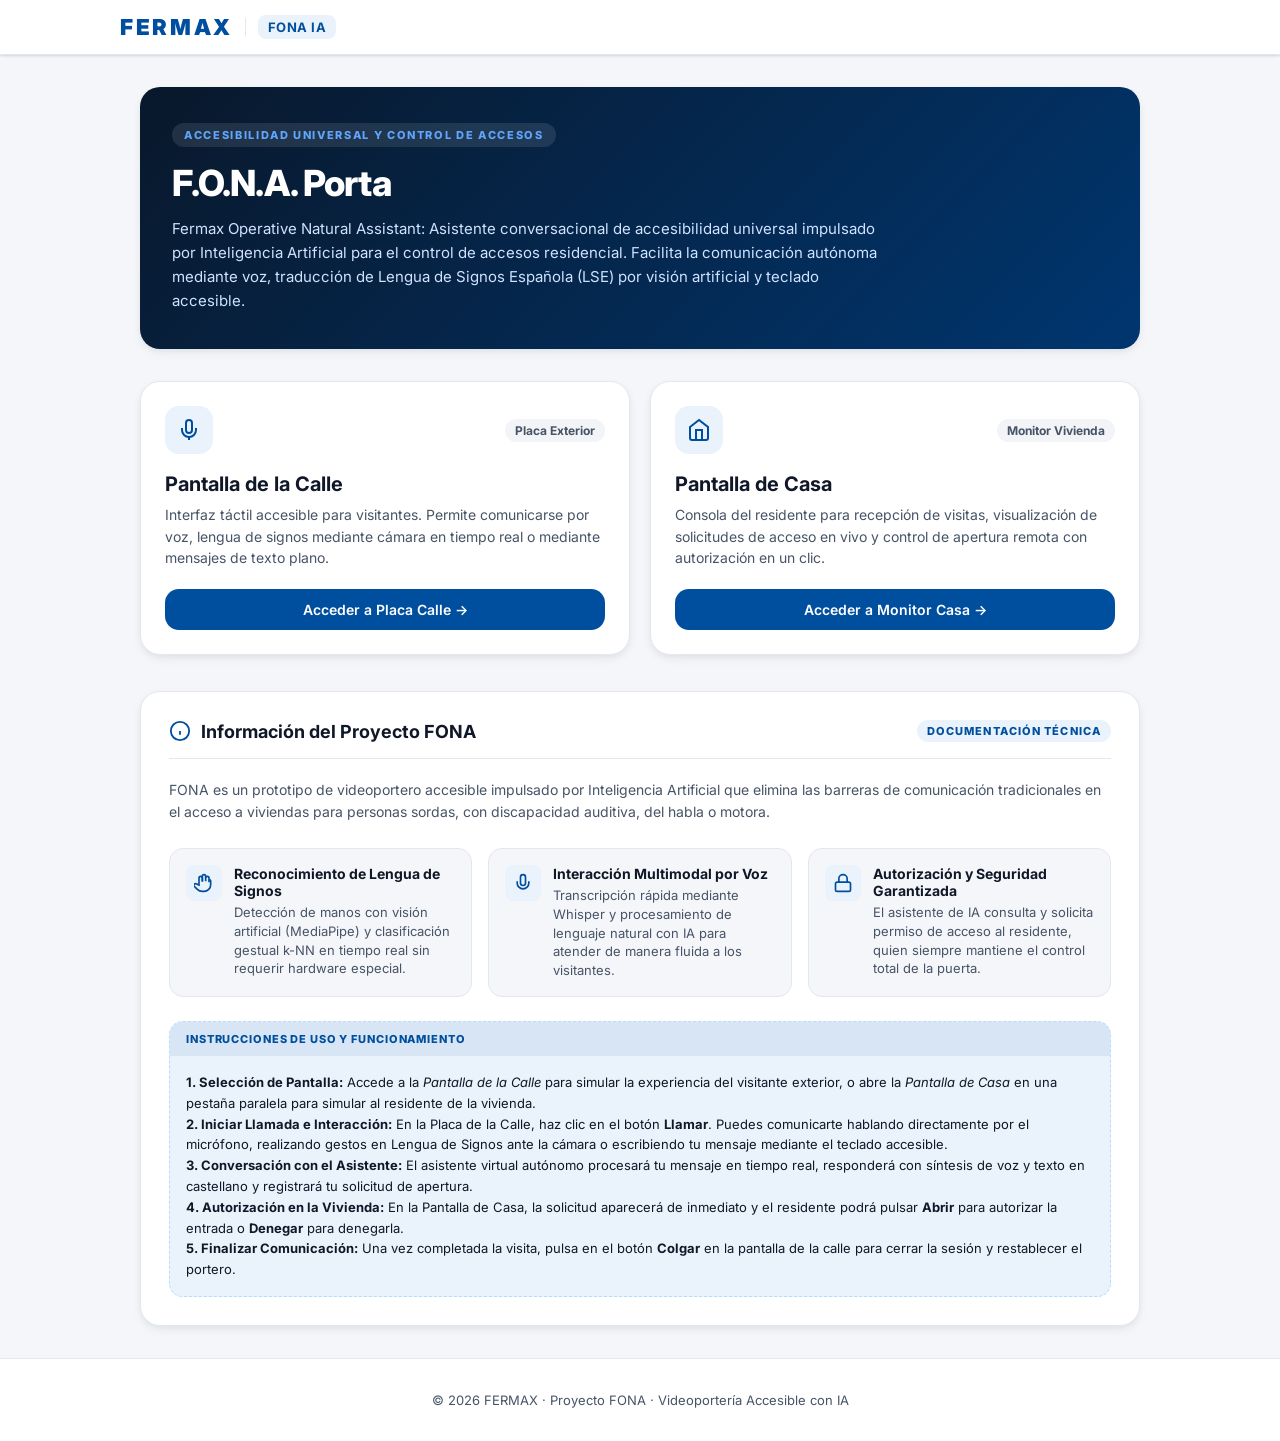
==== commit 6d274960: "Actualizada cabecera principal de la home con la nomenclatura oficial F.O.N.A. Porta" ====
--- a/front/index.html
+++ b/front/index.html
@@ -28,11 +28,10 @@
     
     <!-- Hero Header Profesional en Bloque Oscuro -->
     <section class="hero-card">
-      <div class="hero-tag">TECNOLOGÍA DE ACCESIBILIDAD UNIVERSAL</div>
-      <h1 class="hero-title">Videoportero Accesible con IA</h1>
+      <div class="hero-tag">ACCESIBILIDAD UNIVERSAL Y CONTROL DE ACCESOS</div>
+      <h1 class="hero-title">F.O.N.A. Porta</h1>
       <p class="hero-description">
-        Plataforma de comunicación accesible para viviendas y edificios. 
-        Facilita la interacción autónoma mediante voz, reconocimiento de lengua de signos por visión artificial y mensajes de texto.
+        Fermax Operative Natural Assistant: Asistente conversacional de accesibilidad universal impulsado por Inteligencia Artificial para el control de accesos residencial. Facilita la comunicación autónoma mediante voz, traducción de Lengua de Signos Española (LSE) por visión artificial y teclado accesible.
       </p>
     </section>
 
